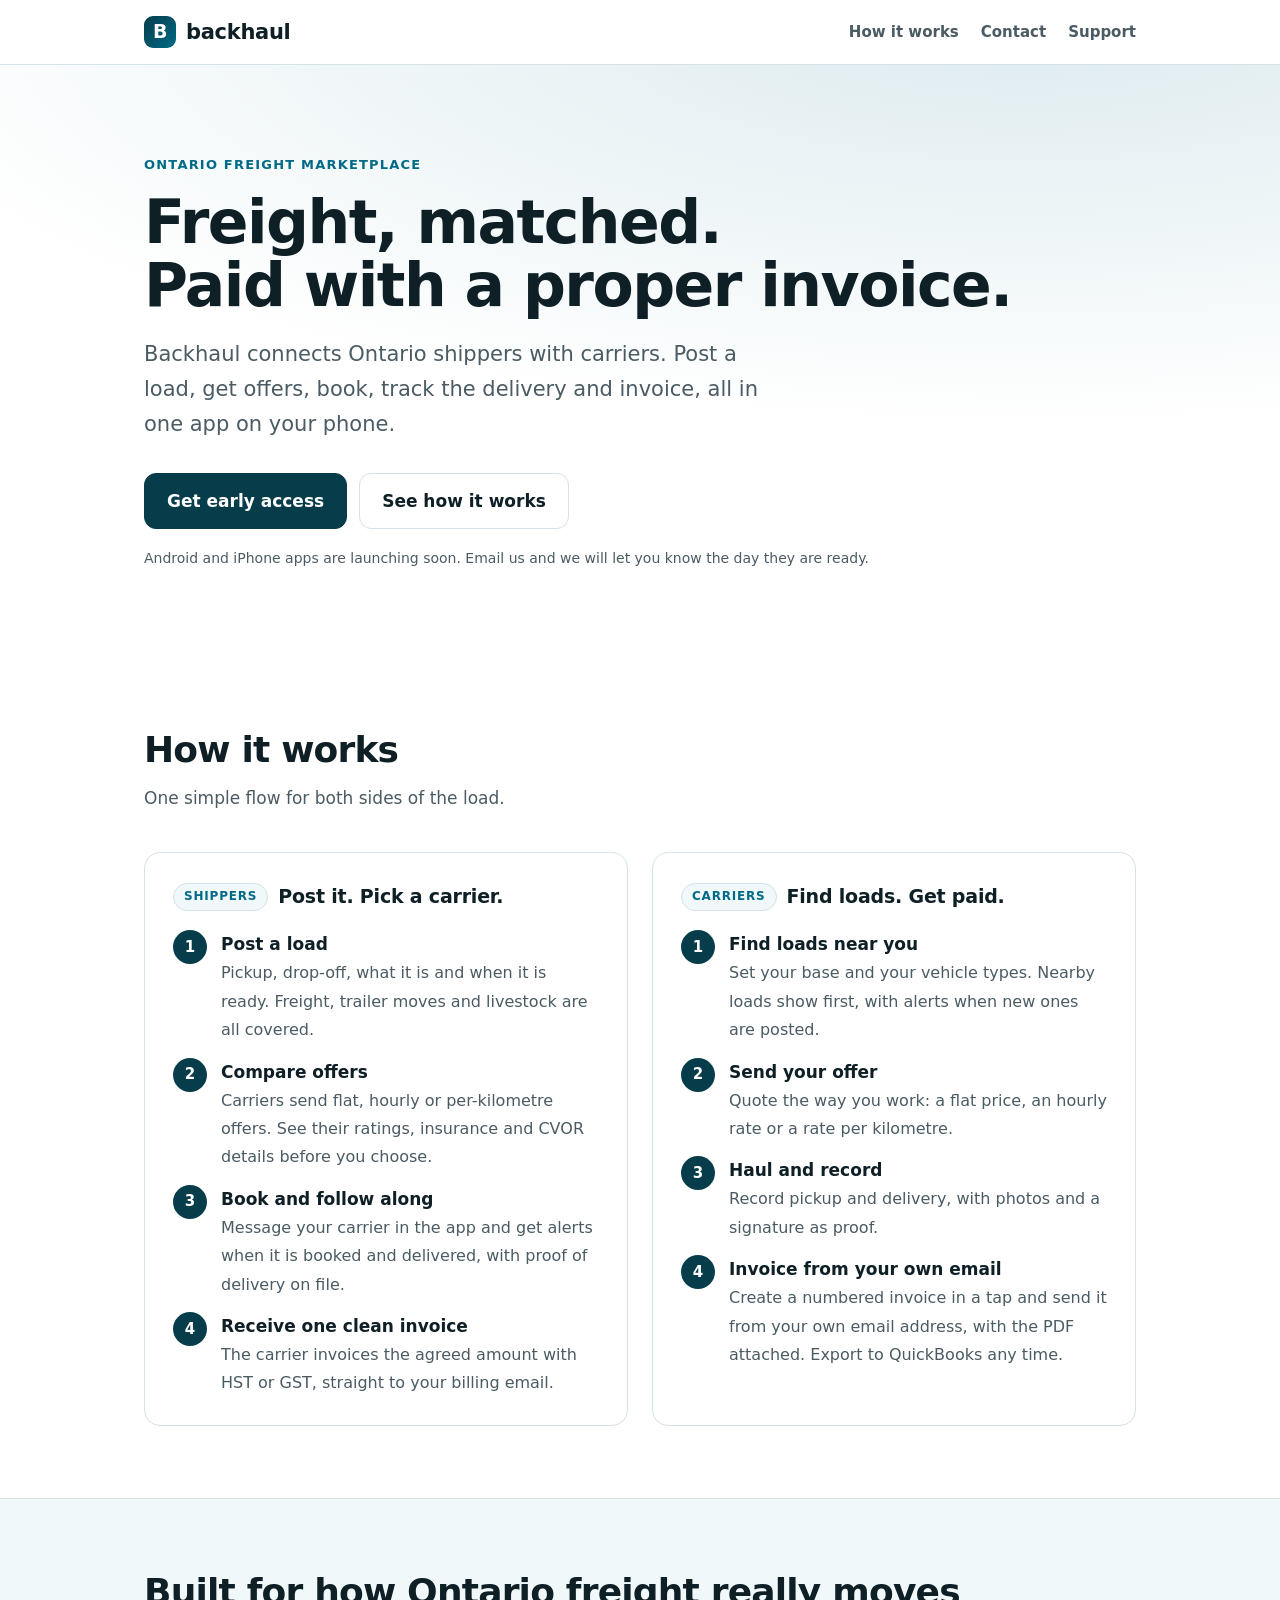
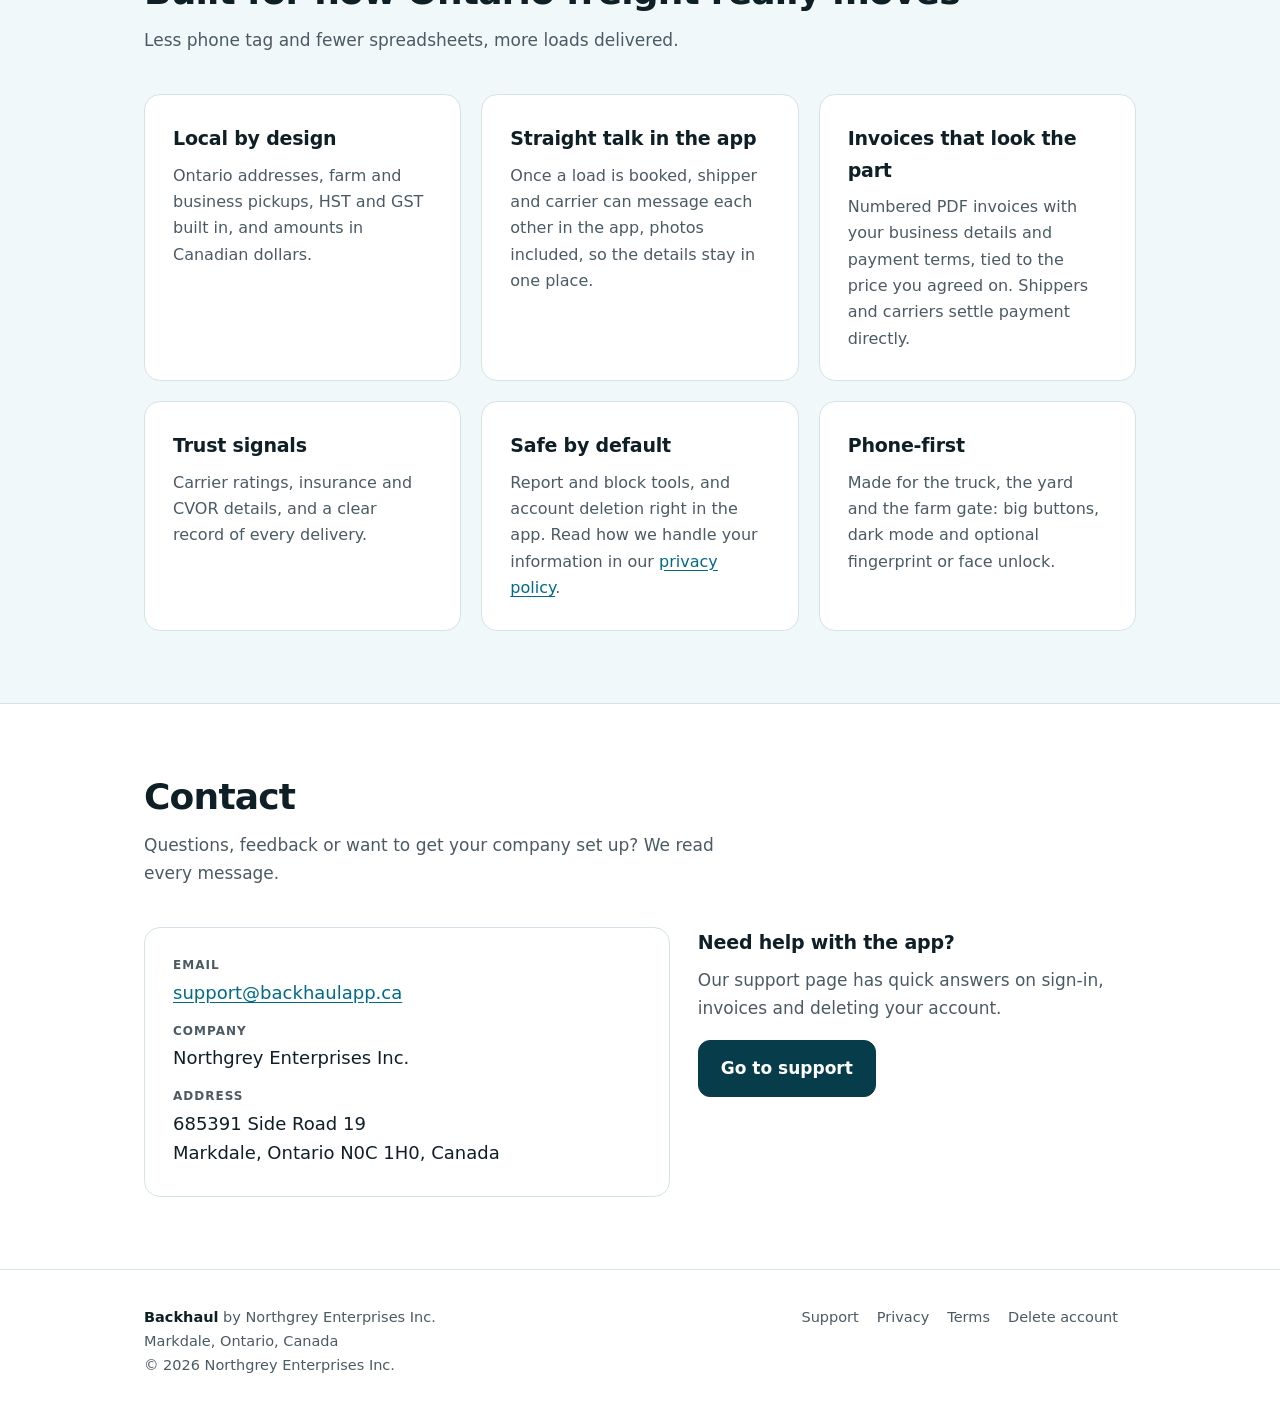
==== index.html @ 529ef266 "Add backhaulapp.ca site (home, /support, legal pages in site layout) Unpublished branch: merge to ma" ====
<!DOCTYPE html>
<html lang="en">
<head>
<meta charset="utf-8">
<meta name="viewport" content="width=device-width, initial-scale=1">
<title>Backhaul — Ontario freight, matched</title>
<meta name="description" content="Backhaul is an Ontario freight marketplace. Shippers post loads, carriers send offers, and both sides book, track and invoice in one app.">
<link rel="canonical" href="https://backhaulapp.ca/">
<meta property="og:title" content="Backhaul — Ontario freight, matched">
<meta property="og:description" content="Shippers post loads. Carriers send offers. Book, track and invoice in one app.">
<meta property="og:type" content="website">
<meta property="og:url" content="https://backhaulapp.ca/">
<meta property="og:image" content="https://backhaulapp.ca/assets/og-image.png">
<meta name="theme-color" content="#073D4B">
<link rel="icon" type="image/png" href="/assets/favicon.png">
<link rel="apple-touch-icon" href="/assets/apple-touch-icon.png">
<link rel="stylesheet" href="/assets/site.css">
</head>
<body>
<a class="skip" href="#main">Skip to content</a>
<header class="site"><div class="wrap">
  <a class="brand" href="/"><span class="mark" aria-hidden="true">B</span>backhaul</a>
  <nav class="site" aria-label="Main">
    <a class="hide-sm" href="/#how">How it works</a>
    <a class="hide-sm" href="/#contact">Contact</a>
    <a href="/support/">Support</a>
  </nav>
</div></header>

<main id="main">
<section class="hero"><div class="wrap">
  <span class="eyebrow">Ontario freight marketplace</span>
  <h1>Freight, matched.<br>Paid with a proper invoice.</h1>
  <p class="lead">Backhaul connects Ontario shippers with carriers. Post a load, get offers, book, track the delivery and invoice, all in one app on your phone.</p>
  <div class="cta">
    <a class="btn" href="mailto:support@backhaulapp.ca?subject=Backhaul%20early%20access">Get early access</a>
    <a class="btn ghost" href="#how">See how it works</a>
  </div>
  <p class="note">Android and iPhone apps are launching soon. Email us and we will let you know the day they are ready.</p>
</div></section>

<section id="how"><div class="wrap">
  <h2>How it works</h2>
  <p class="sub">One simple flow for both sides of the load.</p>
  <div class="grid2">
    <div class="card">
      <h3><span class="pill">Shippers</span> Post it. Pick a carrier.</h3>
      <ol class="steps">
        <li><div><b>Post a load</b><span>Pickup, drop-off, what it is and when it is ready. Freight, trailer moves and livestock are all covered.</span></div></li>
        <li><div><b>Compare offers</b><span>Carriers send flat, hourly or per-kilometre offers. See their ratings, insurance and CVOR details before you choose.</span></div></li>
        <li><div><b>Book and follow along</b><span>Message your carrier in the app and get alerts when it is booked and delivered, with proof of delivery on file.</span></div></li>
        <li><div><b>Receive one clean invoice</b><span>The carrier invoices the agreed amount with HST or GST, straight to your billing email.</span></div></li>
      </ol>
    </div>
    <div class="card">
      <h3><span class="pill">Carriers</span> Find loads. Get paid.</h3>
      <ol class="steps">
        <li><div><b>Find loads near you</b><span>Set your base and your vehicle types. Nearby loads show first, with alerts when new ones are posted.</span></div></li>
        <li><div><b>Send your offer</b><span>Quote the way you work: a flat price, an hourly rate or a rate per kilometre.</span></div></li>
        <li><div><b>Haul and record</b><span>Record pickup and delivery, with photos and a signature as proof.</span></div></li>
        <li><div><b>Invoice from your own email</b><span>Create a numbered invoice in a tap and send it from your own email address, with the PDF attached. Export to QuickBooks any time.</span></div></li>
      </ol>
    </div>
  </div>
</div></section>

<section class="alt"><div class="wrap">
  <h2>Built for how Ontario freight really moves</h2>
  <p class="sub">Less phone tag and fewer spreadsheets, more loads delivered.</p>
  <div class="grid3">
    <div class="card feature"><h3>Local by design</h3><p>Ontario addresses, farm and business pickups, HST and GST built in, and amounts in Canadian dollars.</p></div>
    <div class="card feature"><h3>Straight talk in the app</h3><p>Once a load is booked, shipper and carrier can message each other in the app, photos included, so the details stay in one place.</p></div>
    <div class="card feature"><h3>Invoices that look the part</h3><p>Numbered PDF invoices with your business details and payment terms, tied to the price you agreed on. Shippers and carriers settle payment directly.</p></div>
    <div class="card feature"><h3>Trust signals</h3><p>Carrier ratings, insurance and CVOR details, and a clear record of every delivery.</p></div>
    <div class="card feature"><h3>Safe by default</h3><p>Report and block tools, and account deletion right in the app. Read how we handle your information in our <a href="/privacy-policy.html">privacy policy</a>.</p></div>
    <div class="card feature"><h3>Phone-first</h3><p>Made for the truck, the yard and the farm gate: big buttons, dark mode and optional fingerprint or face unlock.</p></div>
  </div>
</div></section>

<section id="contact"><div class="wrap">
  <h2>Contact</h2>
  <p class="sub">Questions, feedback or want to get your company set up? We read every message.</p>
  <div class="contact">
    <div class="card">
      <dl class="facts">
        <div><dt>Email</dt><dd><a href="mailto:support@backhaulapp.ca">support@backhaulapp.ca</a></dd></div>
        <div><dt>Company</dt><dd>Northgrey Enterprises Inc.</dd></div>
        <div><dt>Address</dt><dd>685391 Side Road 19<br>Markdale, Ontario N0C 1H0, Canada</dd></div>
      </dl>
    </div>
    <div>
      <h3>Need help with the app?</h3>
      <p style="color:var(--muted);margin:0 0 18px">Our support page has quick answers on sign-in, invoices and deleting your account.</p>
      <a class="btn" href="/support/">Go to support</a>
    </div>
  </div>
</div></section>
</main>

<footer class="site"><div class="wrap">
  <div>
    <strong style="color:var(--ink)">Backhaul</strong> by Northgrey Enterprises Inc.<br>
    Markdale, Ontario, Canada<br>© 2026 Northgrey Enterprises Inc.
  </div>
  <div>
    <a href="/support/">Support</a><a href="/privacy-policy.html">Privacy</a><a href="/terms.html">Terms</a><a href="/delete-account.html">Delete account</a>
  </div>
</div></footer>
</body>
</html>
---- assets/site.css ----
:root{
  --teal:#006A87; --teal-deep:#073D4B; --accent:#0B8FB5;
  --ink:#0E1F26; --muted:#4A5B63; --line:#D5E2E7; --tint:#F0F8FA; --bg:#FFFFFF; --card:#FFFFFF;
  --radius:16px; --max:1040px;
}
@media (prefers-color-scheme:dark){
  :root{--ink:#E8F1F4; --muted:#AFC2CA; --line:#243942; --tint:#0F252D; --bg:#0B1519; --card:#10222A; --teal:#4FC3E0; --accent:#4FC3E0;}
}
*{box-sizing:border-box}
html{scroll-behavior:smooth}
body{margin:0;background:var(--bg);color:var(--ink);font:17px/1.65 system-ui,-apple-system,"Segoe UI",Roboto,Helvetica,Arial,sans-serif;-webkit-font-smoothing:antialiased}
a{color:var(--teal);text-underline-offset:3px}
a:hover{color:var(--accent)}
.wrap{max-width:var(--max);margin:0 auto;padding:0 24px}
.skip{position:absolute;left:-999px}.skip:focus{left:16px;top:16px;background:var(--card);padding:8px 12px;border-radius:8px;z-index:10}

/* header */
header.site{position:sticky;top:0;z-index:5;background:color-mix(in srgb,var(--bg) 88%,transparent);backdrop-filter:blur(10px);border-bottom:1px solid var(--line)}
header.site .wrap{display:flex;align-items:center;justify-content:space-between;height:64px}
.brand{display:flex;align-items:center;gap:10px;text-decoration:none;color:var(--ink);font-weight:800;font-size:21px;letter-spacing:-.3px}
.mark{width:32px;height:32px;border-radius:9px;background:linear-gradient(135deg,var(--teal-deep),#006A87);color:#fff;display:grid;place-items:center;font-weight:800;font-size:19px;line-height:1}
nav.site{display:flex;gap:22px;align-items:center;font-size:15px}
nav.site a{color:var(--muted);text-decoration:none;font-weight:600}
nav.site a:hover,nav.site a[aria-current]{color:var(--ink)}
.btn{display:inline-block;background:var(--teal-deep);color:#fff !important;text-decoration:none;font-weight:700;padding:13px 22px;border-radius:12px;border:1.5px solid var(--teal-deep)}
.btn:hover{background:#0A5266}
.btn.ghost{background:transparent;color:var(--ink) !important;border-color:var(--line)}
.btn.ghost:hover{border-color:var(--teal)}
@media (prefers-color-scheme:dark){.btn{background:#0B7A99;border-color:#0B7A99}.btn:hover{background:#0E8DB1}}
@media (max-width:640px){nav.site a.hide-sm{display:none}nav.site{gap:16px}}

/* hero */
.hero{padding:84px 0 72px;background:radial-gradient(1200px 420px at 80% -10%,color-mix(in srgb,var(--teal) 14%,transparent),transparent),var(--bg)}
.eyebrow{display:inline-block;font-size:13px;font-weight:800;letter-spacing:1.2px;text-transform:uppercase;color:var(--teal);margin-bottom:16px}
h1{font-size:clamp(36px,6vw,60px);line-height:1.05;letter-spacing:-1.5px;margin:0 0 20px;font-weight:800}
.lead{font-size:clamp(18px,2.2vw,21px);color:var(--muted);max-width:640px;margin:0 0 32px}
.cta{display:flex;flex-wrap:wrap;gap:12px;align-items:center}
.note{margin-top:18px;font-size:14px;color:var(--muted)}

/* sections */
section{padding:72px 0}
section.alt{background:var(--tint);border-top:1px solid var(--line);border-bottom:1px solid var(--line)}
h2{font-size:clamp(26px,3.6vw,36px);letter-spacing:-.8px;line-height:1.15;margin:0 0 14px;font-weight:800}
h3{font-size:19px;margin:0 0 8px;letter-spacing:-.2px}
.sub{color:var(--muted);max-width:620px;margin:0 0 40px}
.grid2{display:grid;grid-template-columns:1fr 1fr;gap:24px}
.grid3{display:grid;grid-template-columns:repeat(3,1fr);gap:20px}
@media (max-width:820px){.grid2,.grid3{grid-template-columns:1fr}}
.card{background:var(--card);border:1px solid var(--line);border-radius:var(--radius);padding:28px}
.card h3{display:flex;align-items:center;gap:10px}
.pill{font-size:12px;font-weight:800;letter-spacing:.8px;text-transform:uppercase;color:var(--teal);background:var(--tint);border:1px solid var(--line);border-radius:999px;padding:3px 10px}
ol.steps{list-style:none;counter-reset:s;margin:18px 0 0;padding:0;display:grid;gap:14px}
ol.steps li{counter-increment:s;display:grid;grid-template-columns:34px 1fr;gap:14px;align-items:start}
ol.steps li::before{content:counter(s);width:34px;height:34px;border-radius:50%;background:var(--teal-deep);color:#fff;font-weight:800;display:grid;place-items:center;font-size:15px}
@media (prefers-color-scheme:dark){ol.steps li::before{background:#0B7A99}}
ol.steps b{display:block}
ol.steps span{color:var(--muted);font-size:16px}
.feature p{margin:0;color:var(--muted);font-size:16px}

/* contact + support */
.contact{display:grid;grid-template-columns:1.2fr 1fr;gap:28px;align-items:start}
@media (max-width:820px){.contact{grid-template-columns:1fr}}
dl.facts{margin:0;display:grid;gap:14px}
dl.facts dt{font-size:12px;font-weight:800;letter-spacing:1px;text-transform:uppercase;color:var(--muted)}
dl.facts dd{margin:2px 0 0;font-size:18px}
details{border:1px solid var(--line);border-radius:12px;padding:16px 20px;background:var(--card);margin-bottom:12px}
details summary{cursor:pointer;font-weight:700;font-size:17px}
details[open] summary{margin-bottom:8px}
details p{margin:8px 0 0;color:var(--muted)}
.page-head{padding:64px 0 28px}
.page-head h1{font-size:clamp(32px,5vw,46px)}

/* legal pages */
.legal{max-width:760px;padding:56px 24px 72px}
.legal h1{font-size:clamp(30px,4.5vw,40px);letter-spacing:-1px}
.legal h2{font-size:1.2rem;margin-top:2rem;letter-spacing:0}
.legal p,.legal li{font-size:16.5px}

footer.site{border-top:1px solid var(--line);padding:36px 0 48px;font-size:14.5px;color:var(--muted)}
footer.site .wrap{display:flex;flex-wrap:wrap;gap:16px 32px;justify-content:space-between;align-items:flex-start}
footer.site a{color:var(--muted);text-decoration:none;margin-right:18px;display:inline-block}
footer.site a:hover{color:var(--ink);text-decoration:underline}
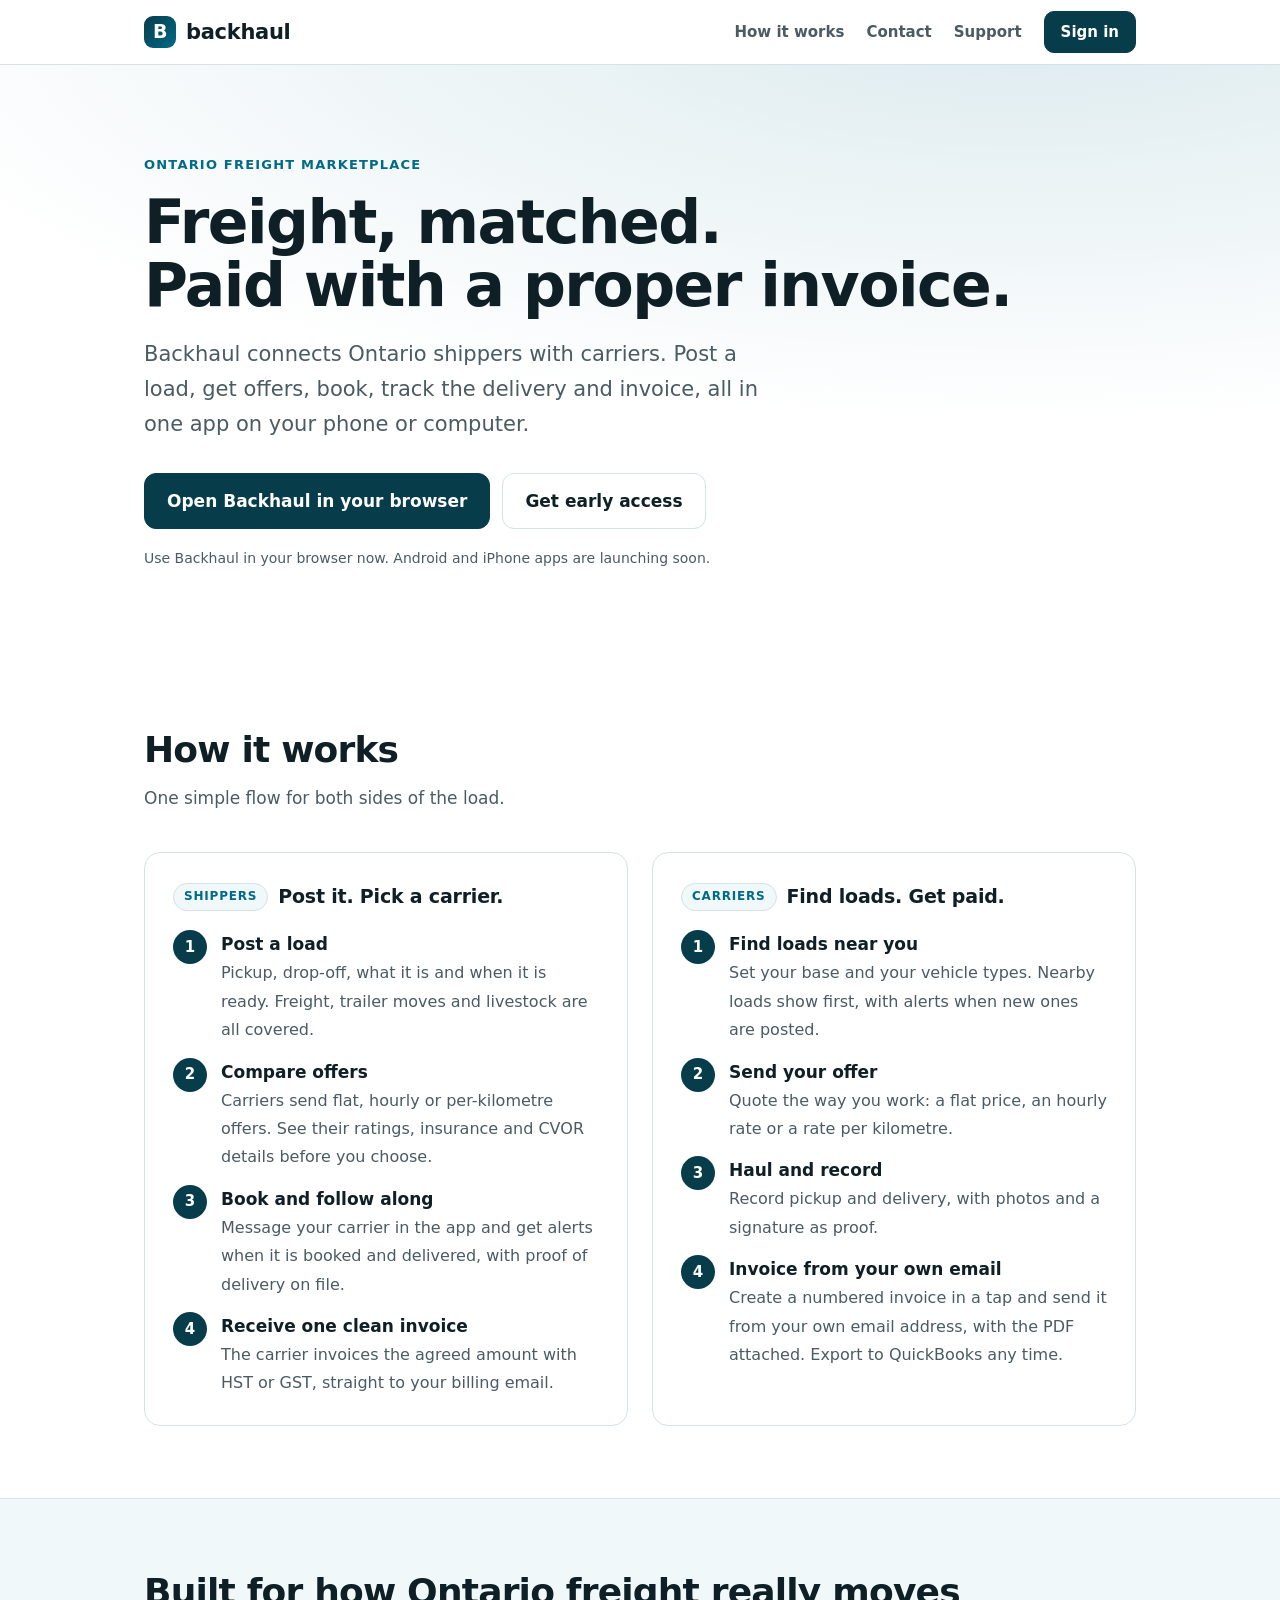
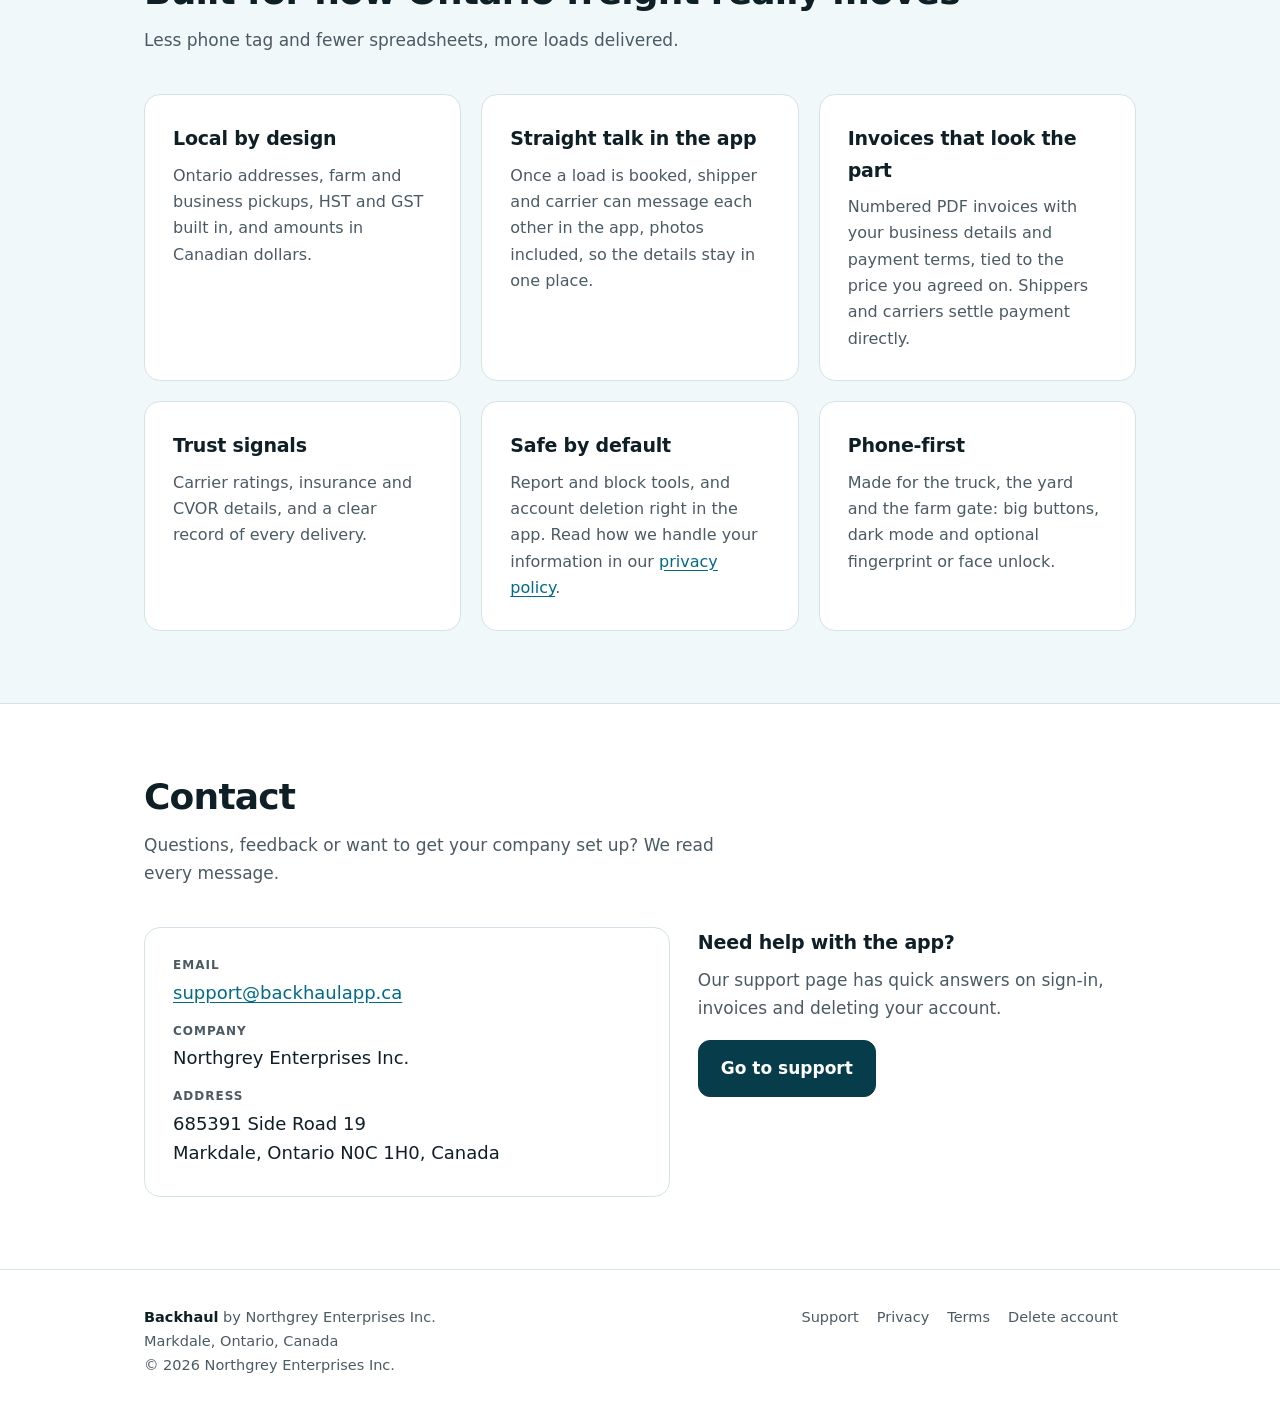
==== commit 7e523608: "Sign in link and 'Open Backhaul in your browser' button (unpublished; merge to main on Levi's word) " ====
--- a/index.html
+++ b/index.html
@@ -23,7 +23,7 @@
   <nav class="site" aria-label="Main">
     <a class="hide-sm" href="/#how">How it works</a>
     <a class="hide-sm" href="/#contact">Contact</a>
-    <a href="/support/">Support</a>
+    <a href="/support/">Support</a><a class="btn nav-signin" href="/app/">Sign in</a>
   </nav>
 </div></header>
 
@@ -31,12 +31,12 @@
 <section class="hero"><div class="wrap">
   <span class="eyebrow">Ontario freight marketplace</span>
   <h1>Freight, matched.<br>Paid with a proper invoice.</h1>
-  <p class="lead">Backhaul connects Ontario shippers with carriers. Post a load, get offers, book, track the delivery and invoice, all in one app on your phone.</p>
+  <p class="lead">Backhaul connects Ontario shippers with carriers. Post a load, get offers, book, track the delivery and invoice, all in one app on your phone or computer.</p>
   <div class="cta">
-    <a class="btn" href="mailto:support@backhaulapp.ca?subject=Backhaul%20early%20access">Get early access</a>
-    <a class="btn ghost" href="#how">See how it works</a>
+    <a class="btn" href="/app/">Open Backhaul in your browser</a>
+    <a class="btn ghost" href="mailto:support@backhaulapp.ca?subject=Backhaul%20early%20access">Get early access</a>
   </div>
-  <p class="note">Android and iPhone apps are launching soon. Email us and we will let you know the day they are ready.</p>
+  <p class="note">Use Backhaul in your browser now. Android and iPhone apps are launching soon.</p>
 </div></section>
 
 <section id="how"><div class="wrap">
--- a/assets/site.css
+++ b/assets/site.css
@@ -80,3 +80,5 @@
 footer.site .wrap{display:flex;flex-wrap:wrap;gap:16px 32px;justify-content:space-between;align-items:flex-start}
 footer.site a{color:var(--muted);text-decoration:none;margin-right:18px;display:inline-block}
 footer.site a:hover{color:var(--ink);text-decoration:underline}
+
+nav.site a.nav-signin{color:#fff;padding:8px 16px;border-radius:10px;font-size:15px}
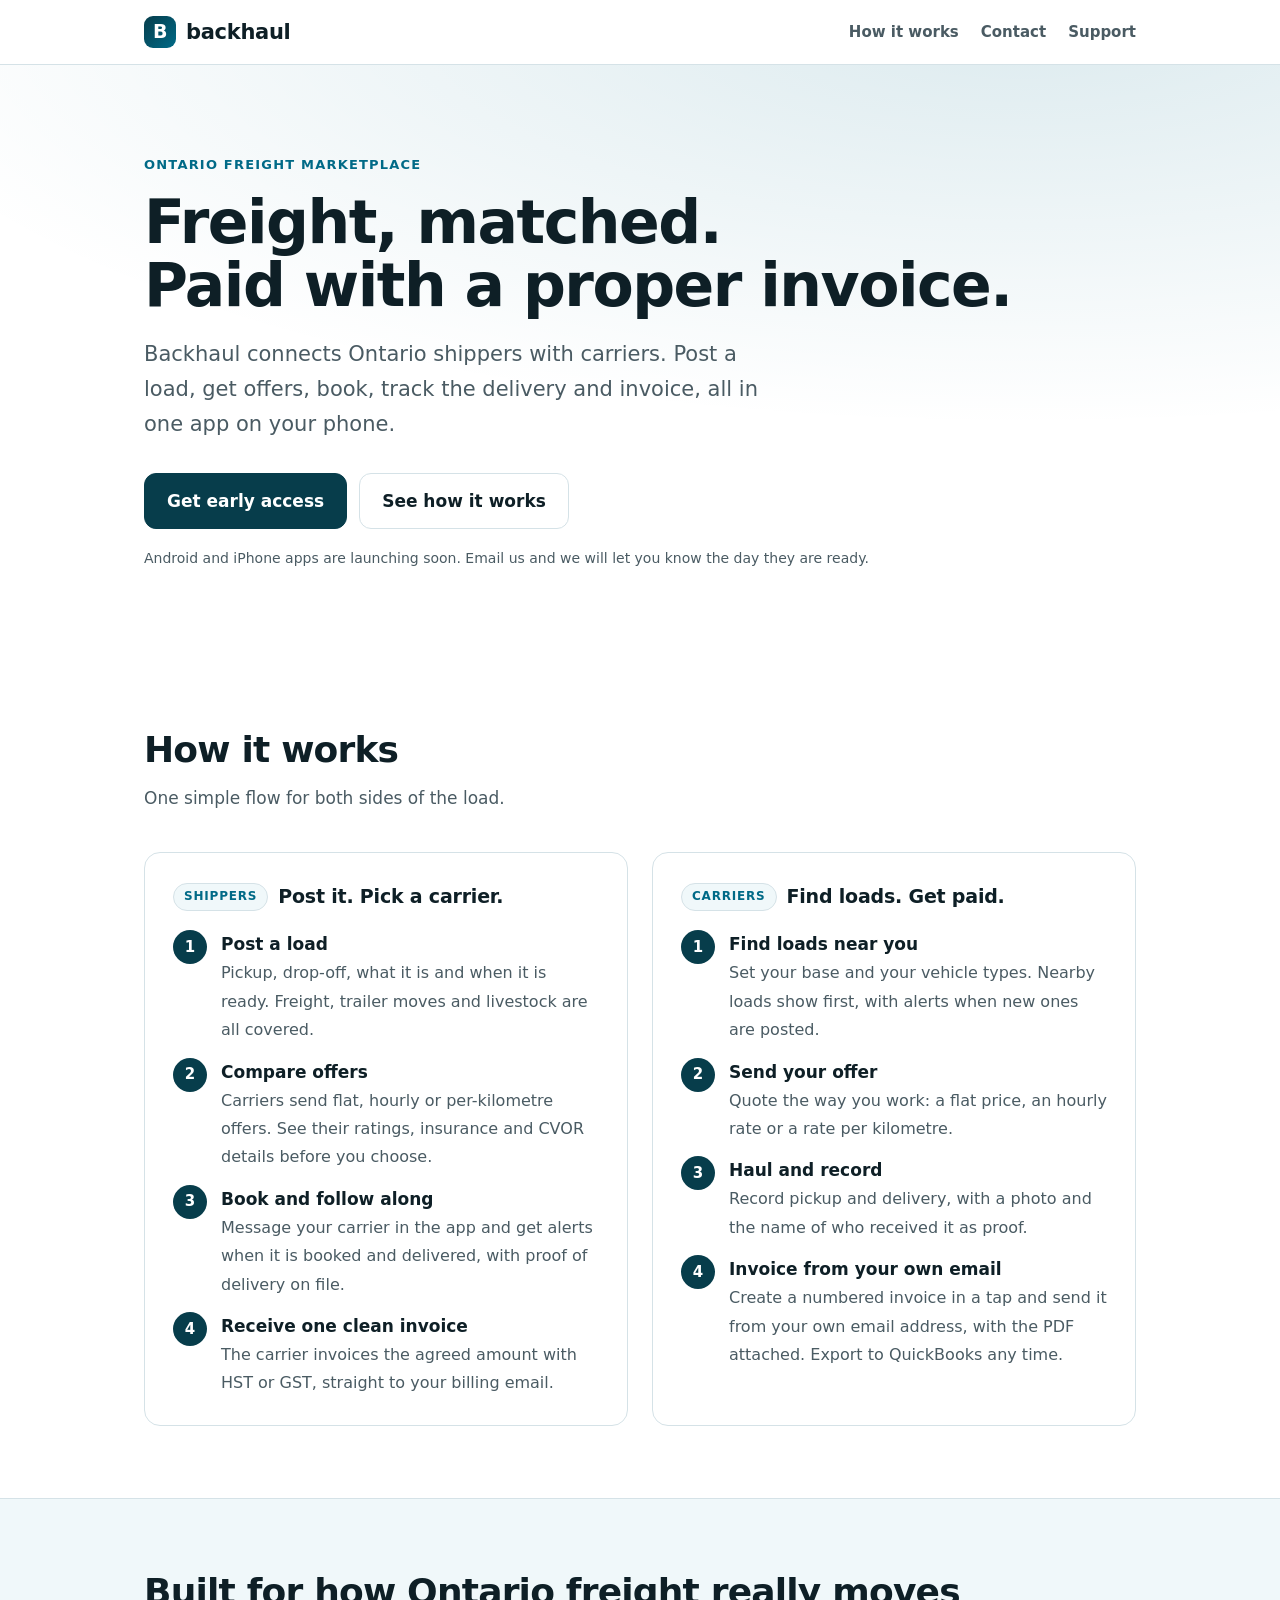
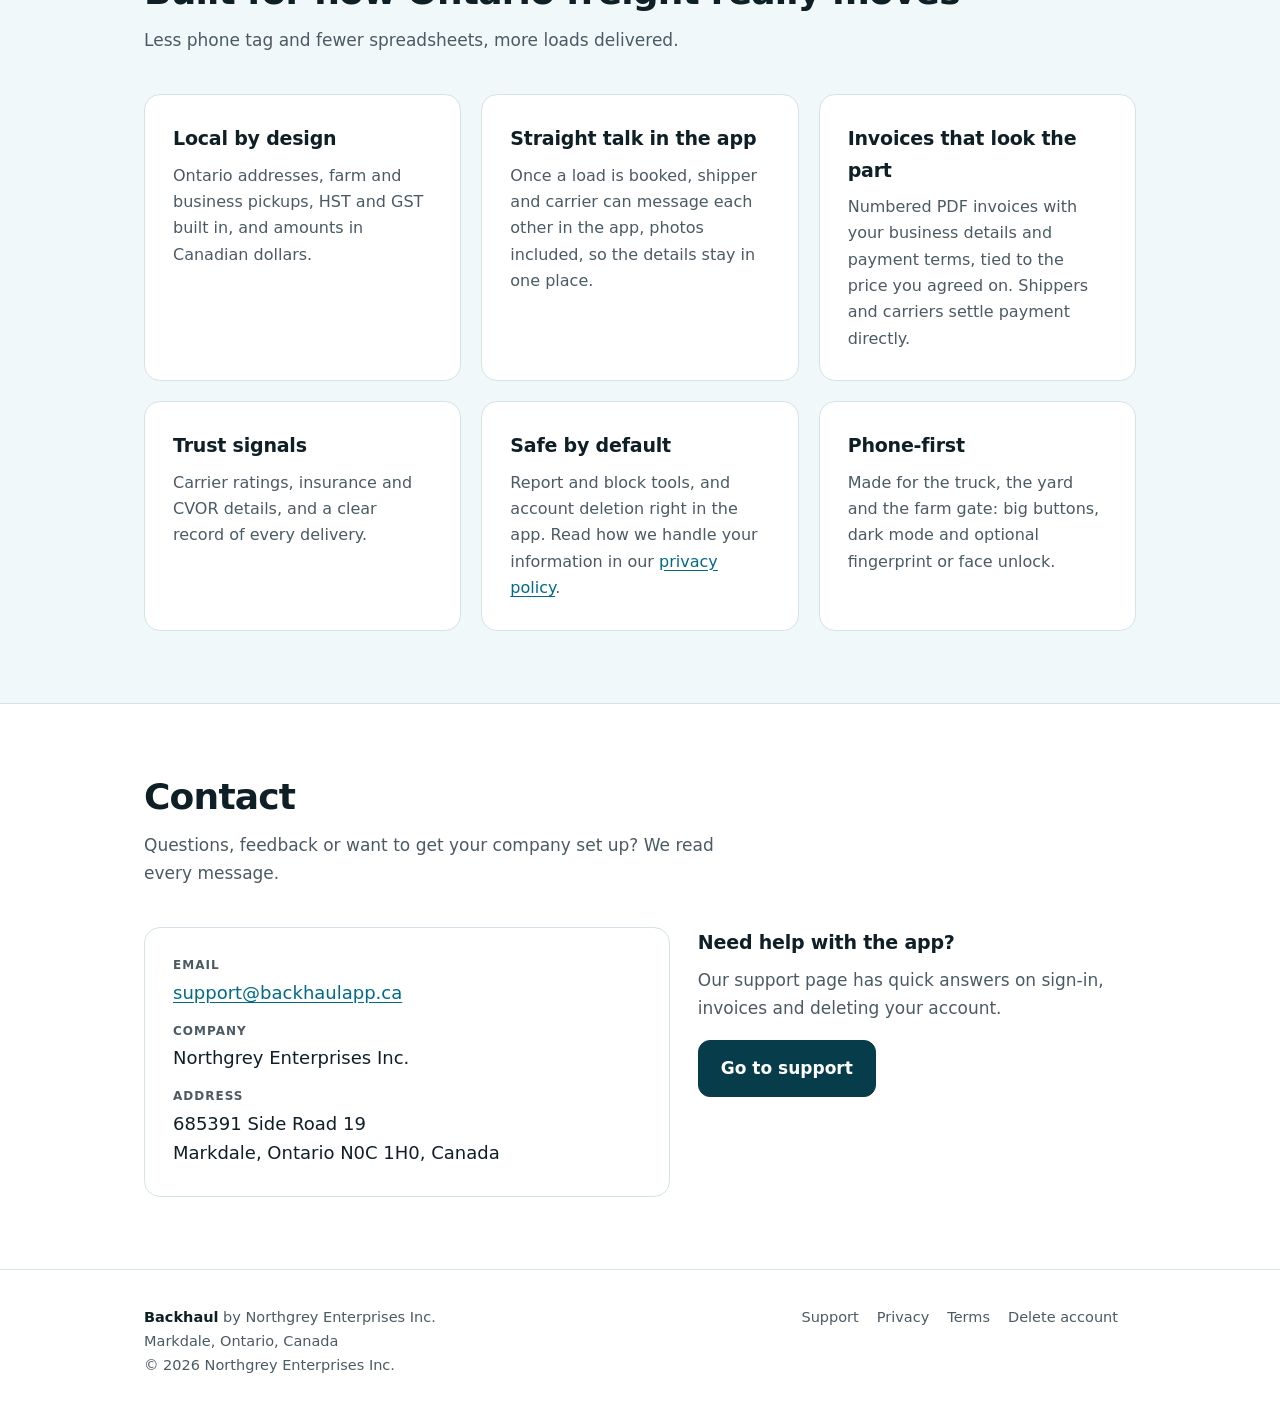
==== commit ff259283: "Home: describe delivery proof accurately (photo and recipient name) Co-Authored-By: Claude Opus 5.5 " ====
--- a/index.html
+++ b/index.html
@@ -23,7 +23,7 @@
   <nav class="site" aria-label="Main">
     <a class="hide-sm" href="/#how">How it works</a>
     <a class="hide-sm" href="/#contact">Contact</a>
-    <a href="/support/">Support</a><a class="btn nav-signin" href="/app/">Sign in</a>
+    <a href="/support/">Support</a>
   </nav>
 </div></header>
 
@@ -31,12 +31,12 @@
 <section class="hero"><div class="wrap">
   <span class="eyebrow">Ontario freight marketplace</span>
   <h1>Freight, matched.<br>Paid with a proper invoice.</h1>
-  <p class="lead">Backhaul connects Ontario shippers with carriers. Post a load, get offers, book, track the delivery and invoice, all in one app on your phone or computer.</p>
+  <p class="lead">Backhaul connects Ontario shippers with carriers. Post a load, get offers, book, track the delivery and invoice, all in one app on your phone.</p>
   <div class="cta">
-    <a class="btn" href="/app/">Open Backhaul in your browser</a>
-    <a class="btn ghost" href="mailto:support@backhaulapp.ca?subject=Backhaul%20early%20access">Get early access</a>
+    <a class="btn" href="mailto:support@backhaulapp.ca?subject=Backhaul%20early%20access">Get early access</a>
+    <a class="btn ghost" href="#how">See how it works</a>
   </div>
-  <p class="note">Use Backhaul in your browser now. Android and iPhone apps are launching soon.</p>
+  <p class="note">Android and iPhone apps are launching soon. Email us and we will let you know the day they are ready.</p>
 </div></section>
 
 <section id="how"><div class="wrap">
@@ -57,7 +57,7 @@
       <ol class="steps">
         <li><div><b>Find loads near you</b><span>Set your base and your vehicle types. Nearby loads show first, with alerts when new ones are posted.</span></div></li>
         <li><div><b>Send your offer</b><span>Quote the way you work: a flat price, an hourly rate or a rate per kilometre.</span></div></li>
-        <li><div><b>Haul and record</b><span>Record pickup and delivery, with photos and a signature as proof.</span></div></li>
+        <li><div><b>Haul and record</b><span>Record pickup and delivery, with a photo and the name of who received it as proof.</span></div></li>
         <li><div><b>Invoice from your own email</b><span>Create a numbered invoice in a tap and send it from your own email address, with the PDF attached. Export to QuickBooks any time.</span></div></li>
       </ol>
     </div>
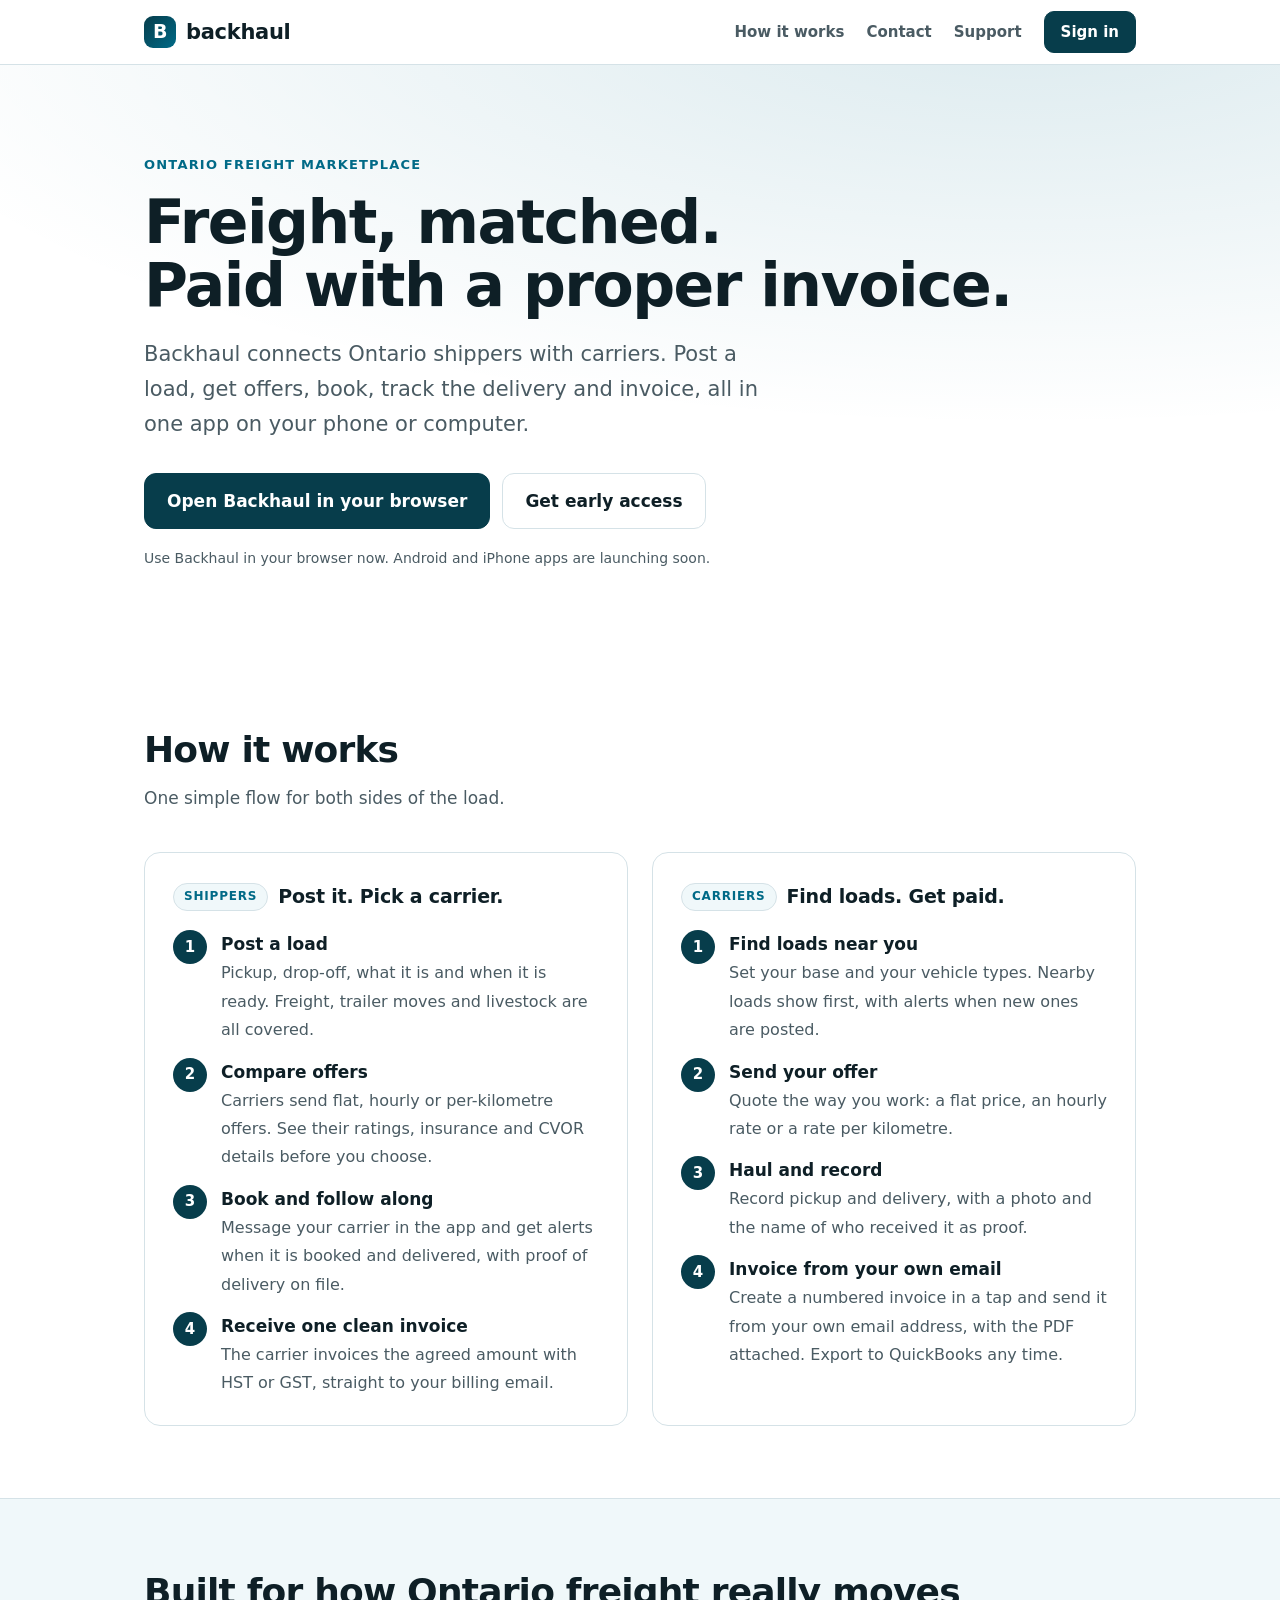
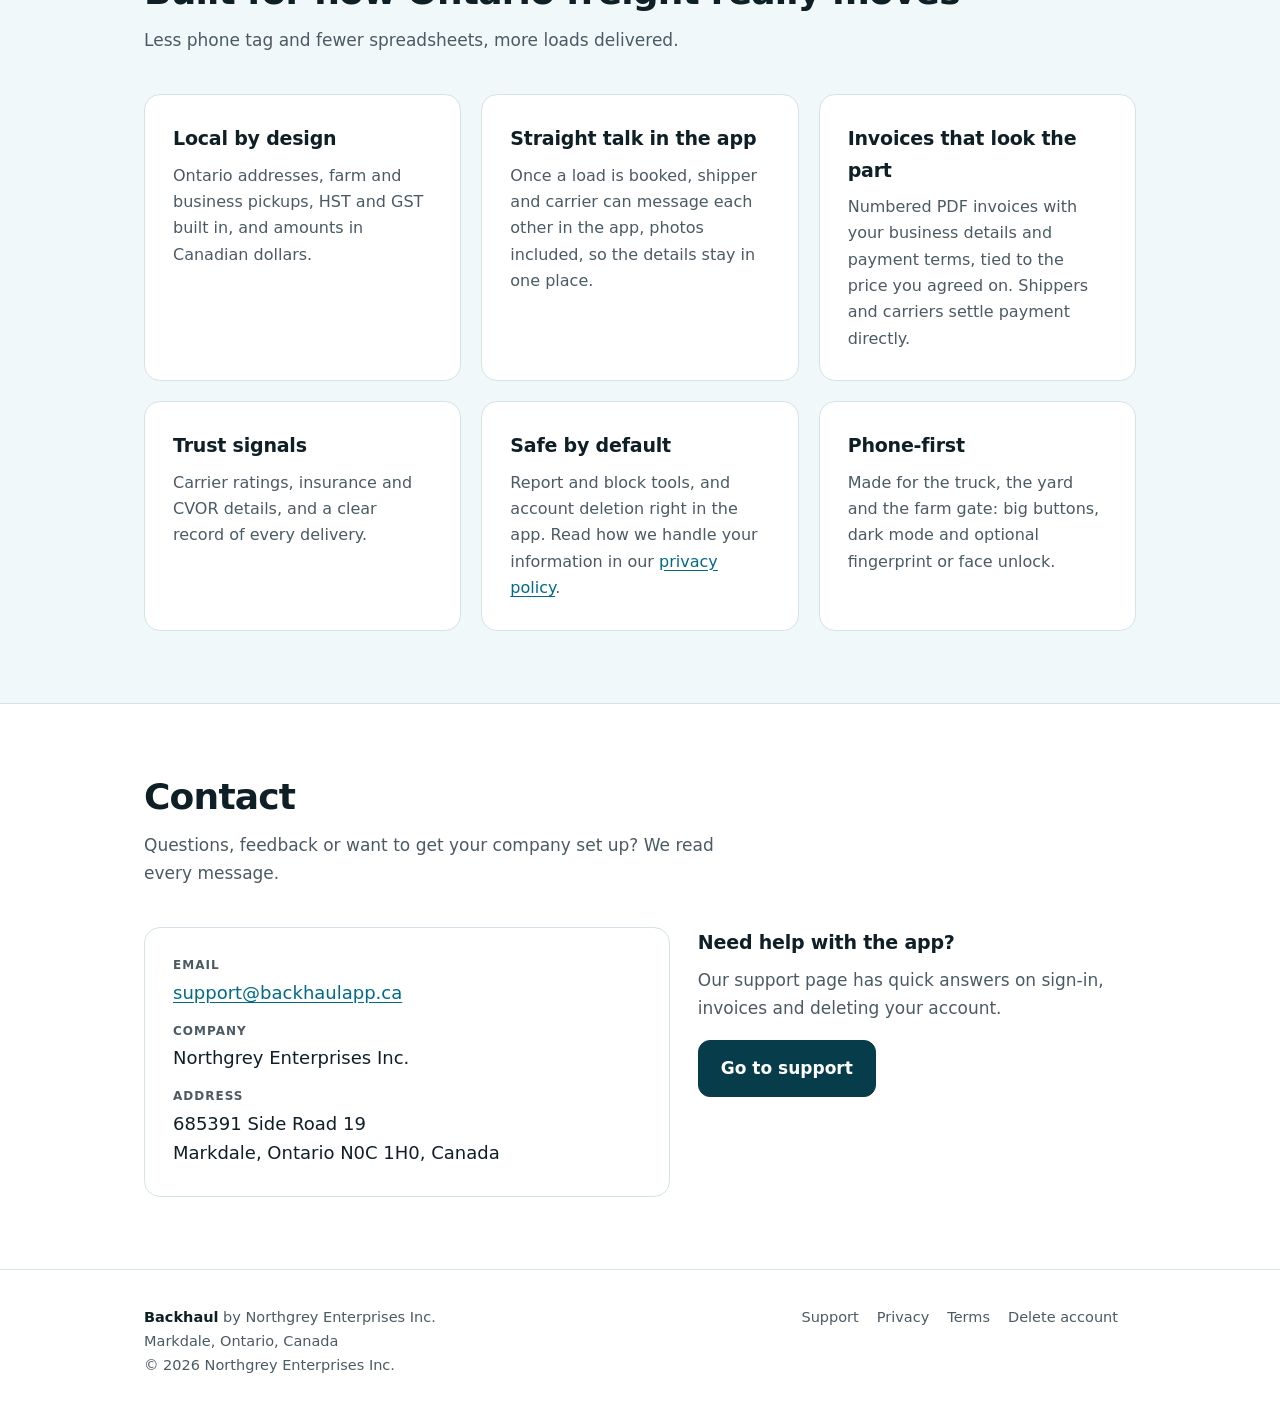
==== commit f45b0690: "Merge branch 'main' into signin-link" ====
--- a/index.html
+++ b/index.html
@@ -23,7 +23,7 @@
   <nav class="site" aria-label="Main">
     <a class="hide-sm" href="/#how">How it works</a>
     <a class="hide-sm" href="/#contact">Contact</a>
-    <a href="/support/">Support</a>
+    <a href="/support/">Support</a><a class="btn nav-signin" href="/app/">Sign in</a>
   </nav>
 </div></header>
 
@@ -31,12 +31,12 @@
 <section class="hero"><div class="wrap">
   <span class="eyebrow">Ontario freight marketplace</span>
   <h1>Freight, matched.<br>Paid with a proper invoice.</h1>
-  <p class="lead">Backhaul connects Ontario shippers with carriers. Post a load, get offers, book, track the delivery and invoice, all in one app on your phone.</p>
+  <p class="lead">Backhaul connects Ontario shippers with carriers. Post a load, get offers, book, track the delivery and invoice, all in one app on your phone or computer.</p>
   <div class="cta">
-    <a class="btn" href="mailto:support@backhaulapp.ca?subject=Backhaul%20early%20access">Get early access</a>
-    <a class="btn ghost" href="#how">See how it works</a>
+    <a class="btn" href="/app/">Open Backhaul in your browser</a>
+    <a class="btn ghost" href="mailto:support@backhaulapp.ca?subject=Backhaul%20early%20access">Get early access</a>
   </div>
-  <p class="note">Android and iPhone apps are launching soon. Email us and we will let you know the day they are ready.</p>
+  <p class="note">Use Backhaul in your browser now. Android and iPhone apps are launching soon.</p>
 </div></section>
 
 <section id="how"><div class="wrap">
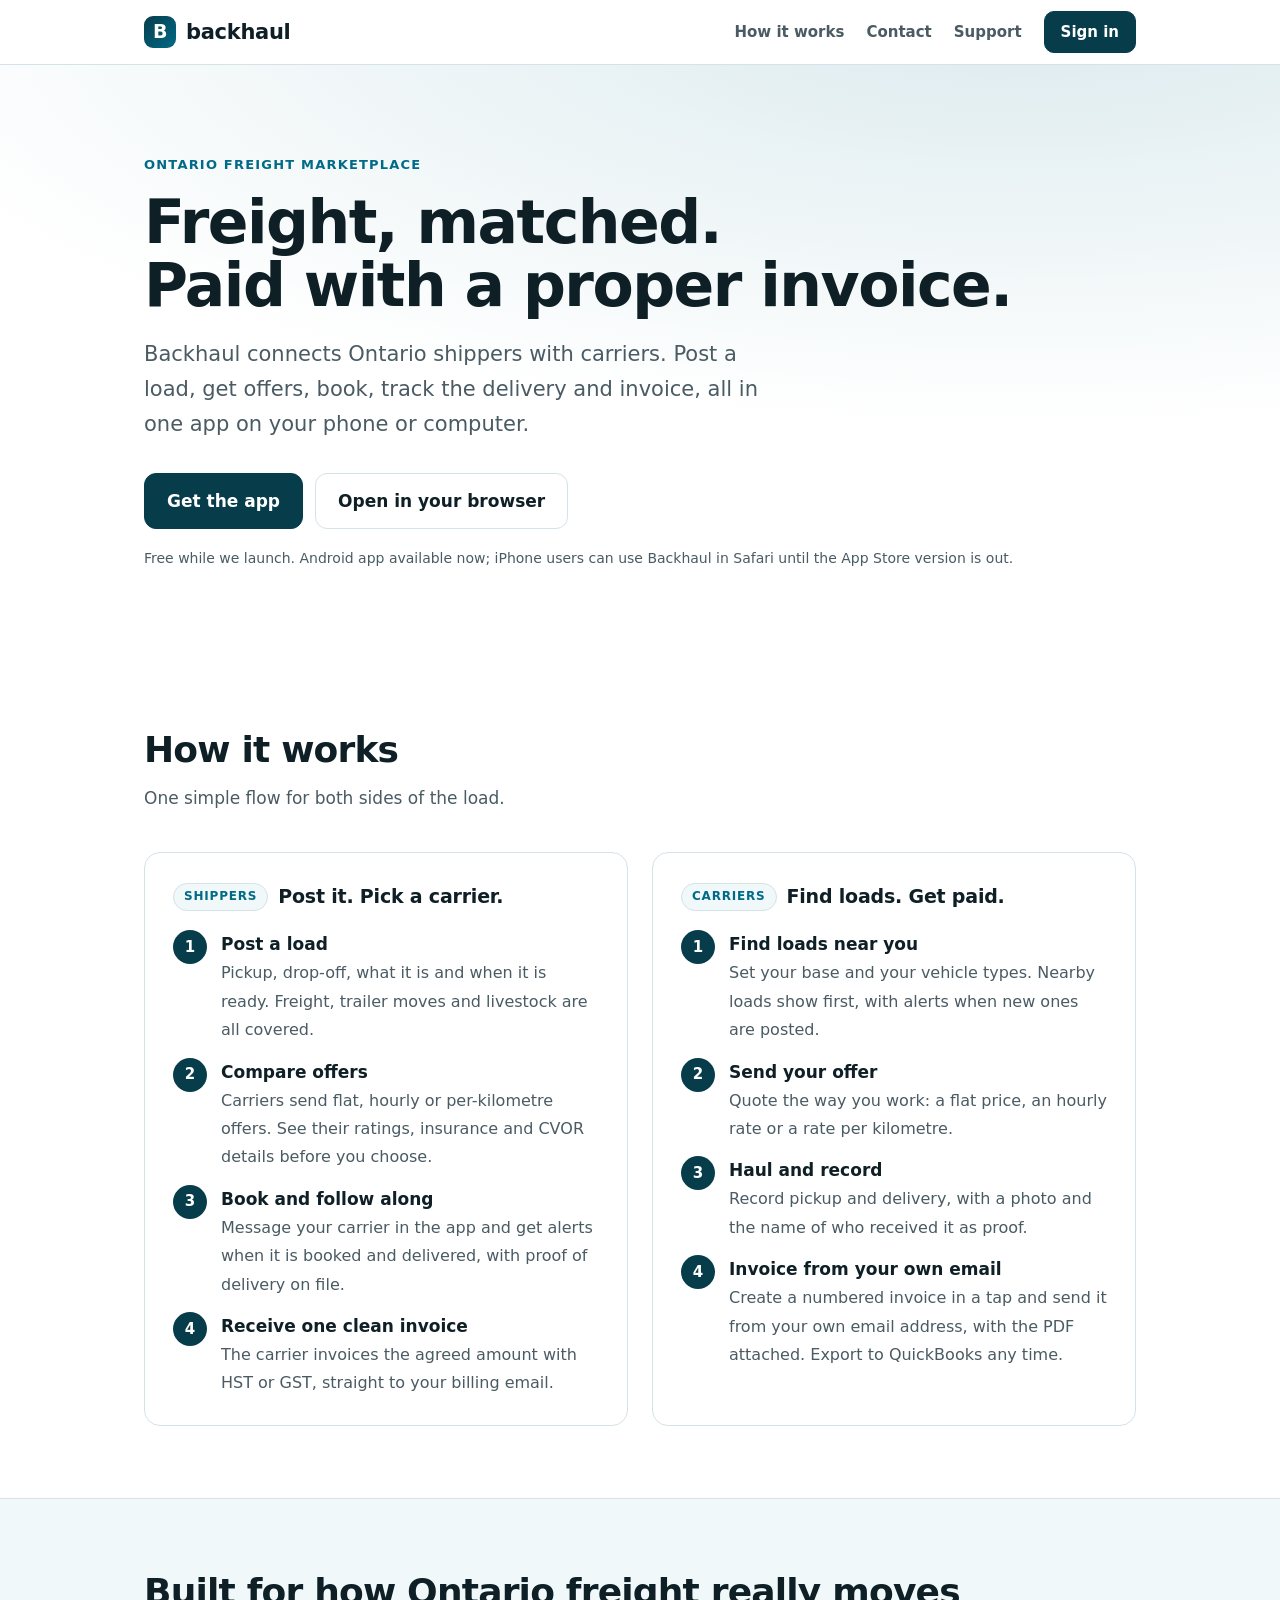
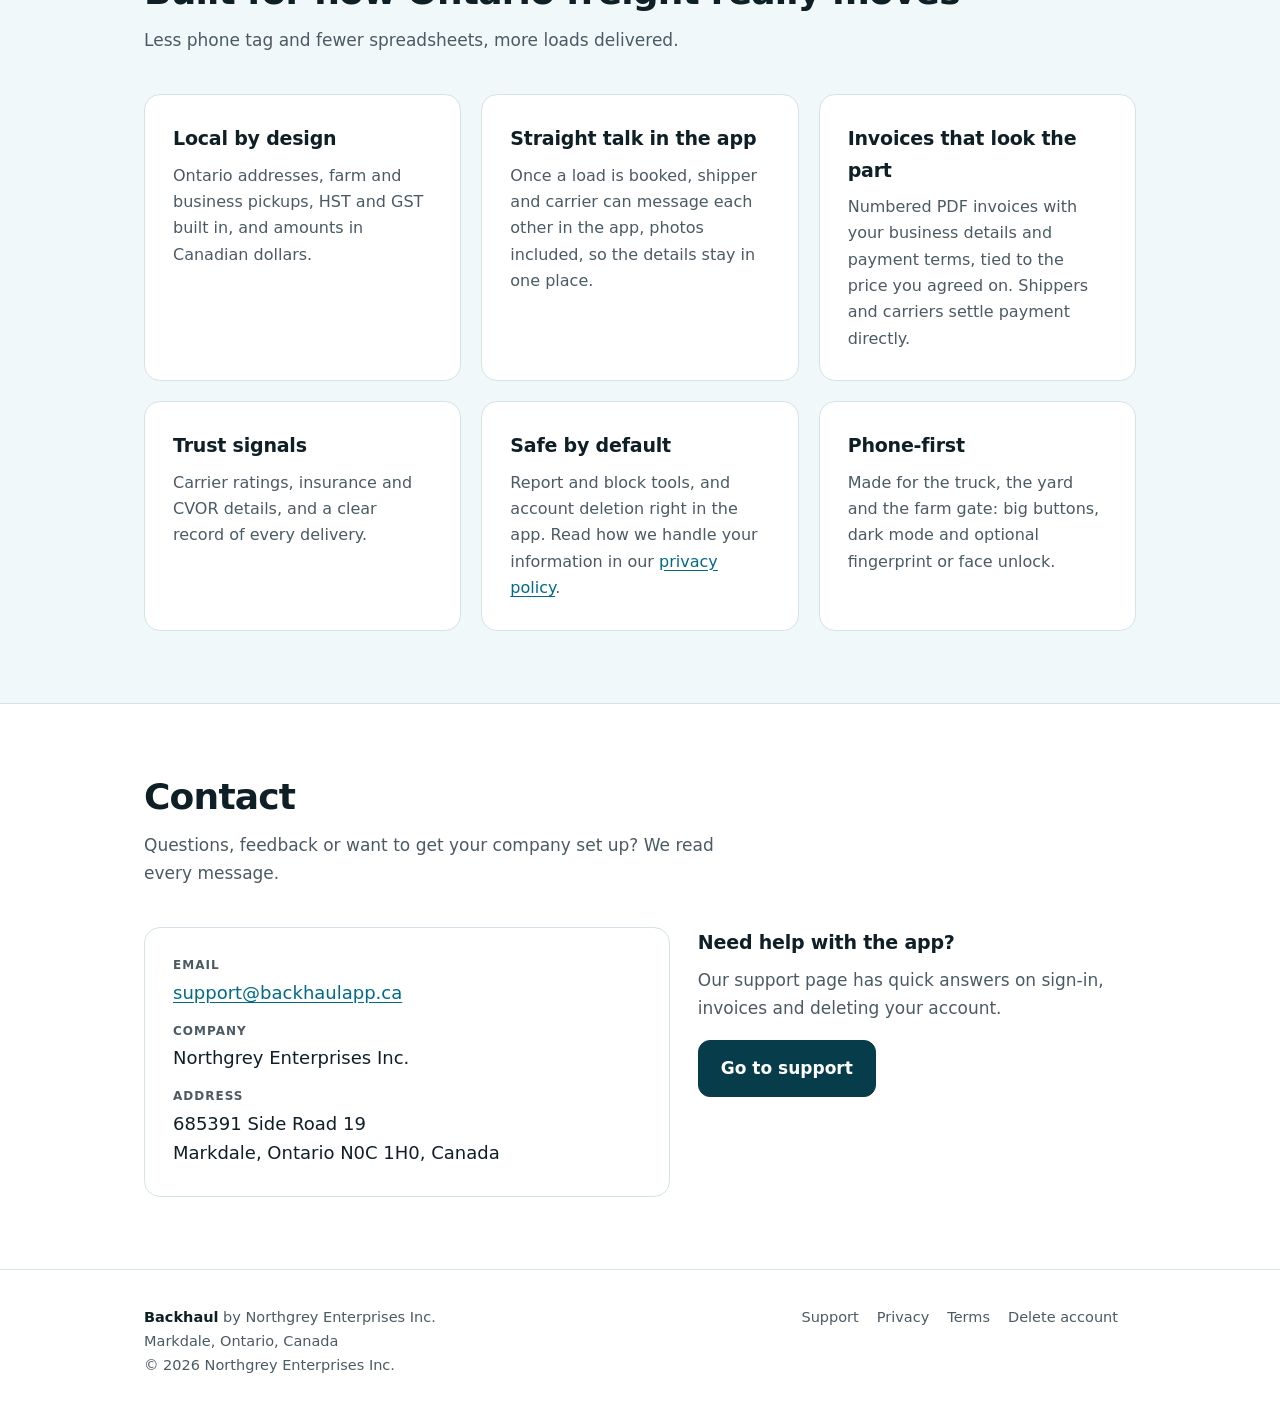
==== commit 0714bbc9: "Download page, Get the app button, install FAQ Co-Authored-By: Claude Opus 5.5 <noreply@anthropic.co" ====
--- a/index.html
+++ b/index.html
@@ -33,10 +33,10 @@
   <h1>Freight, matched.<br>Paid with a proper invoice.</h1>
   <p class="lead">Backhaul connects Ontario shippers with carriers. Post a load, get offers, book, track the delivery and invoice, all in one app on your phone or computer.</p>
   <div class="cta">
-    <a class="btn" href="/app/">Open Backhaul in your browser</a>
-    <a class="btn ghost" href="mailto:support@backhaulapp.ca?subject=Backhaul%20early%20access">Get early access</a>
+    <a class="btn" href="/download/">Get the app</a>
+    <a class="btn ghost" href="/app/">Open in your browser</a>
   </div>
-  <p class="note">Use Backhaul in your browser now. Android and iPhone apps are launching soon.</p>
+  <p class="note">Free while we launch. Android app available now; iPhone users can use Backhaul in Safari until the App Store version is out.</p>
 </div></section>
 
 <section id="how"><div class="wrap">
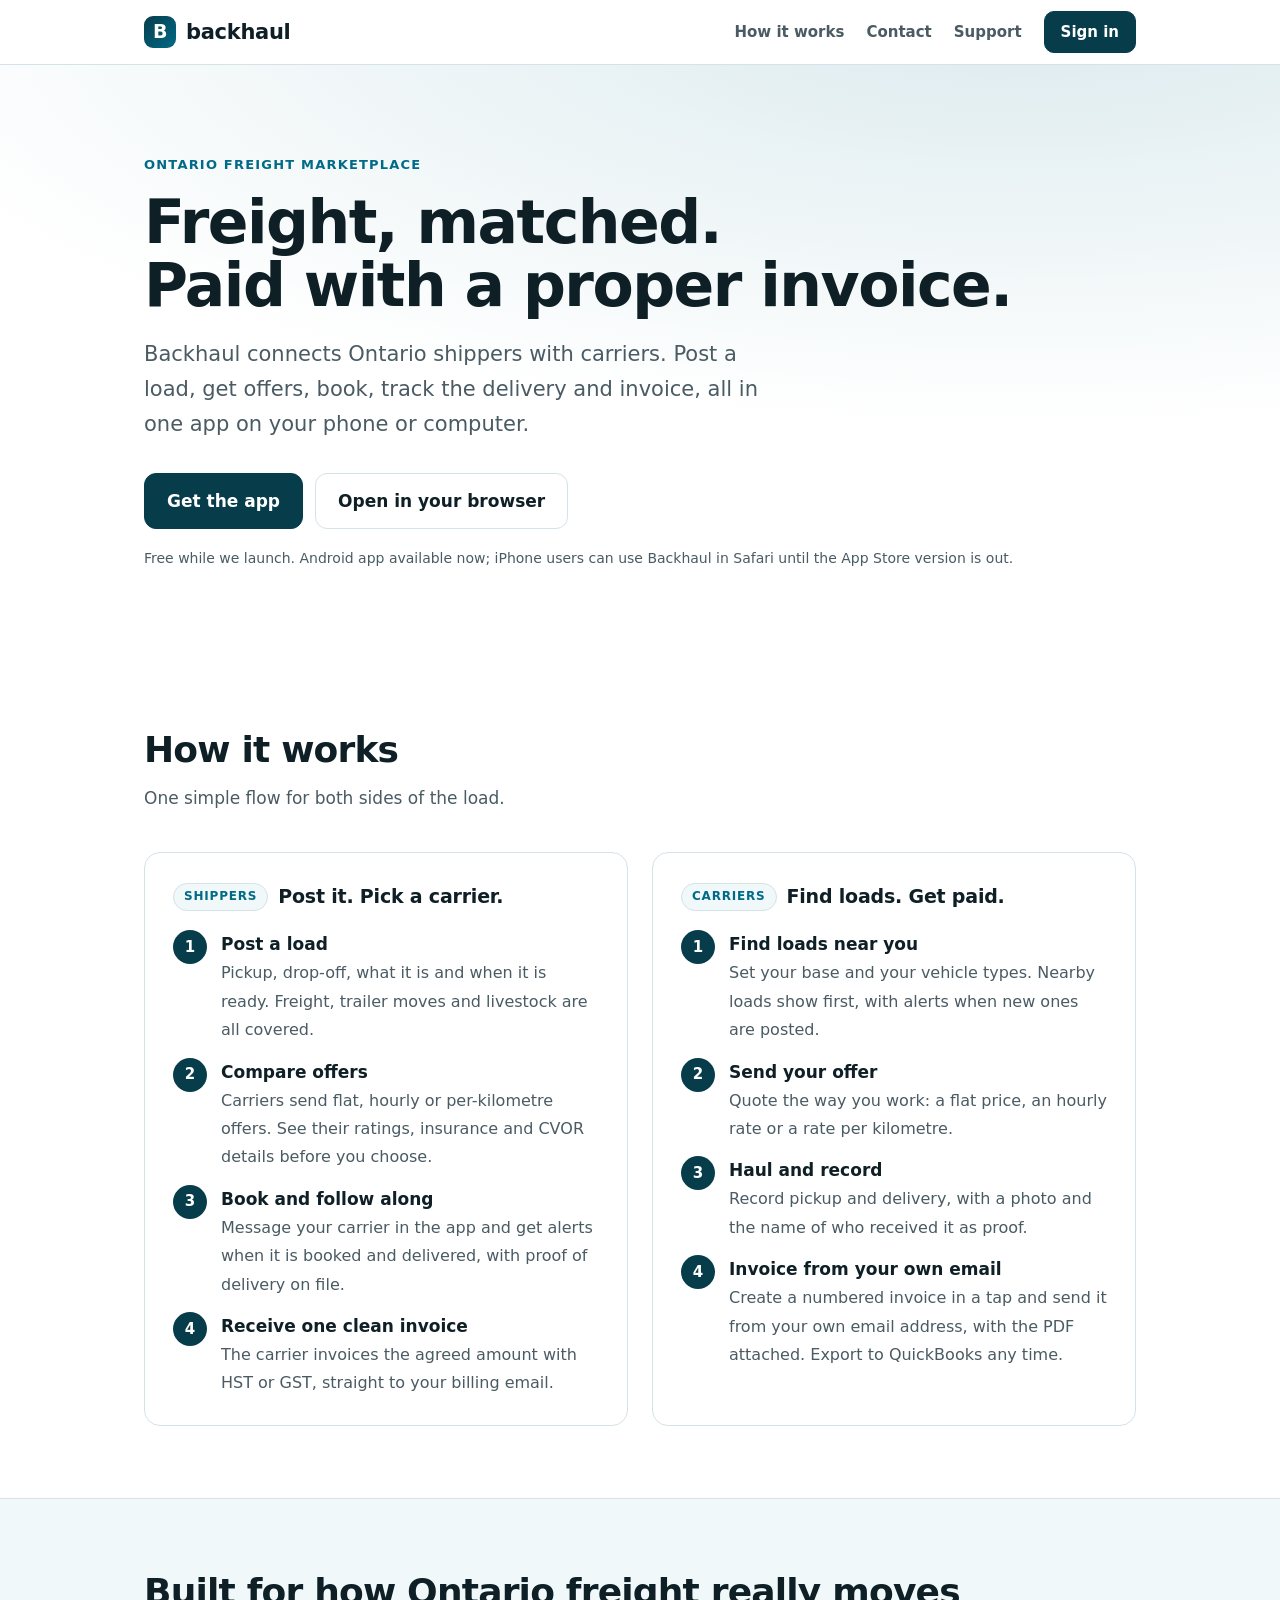
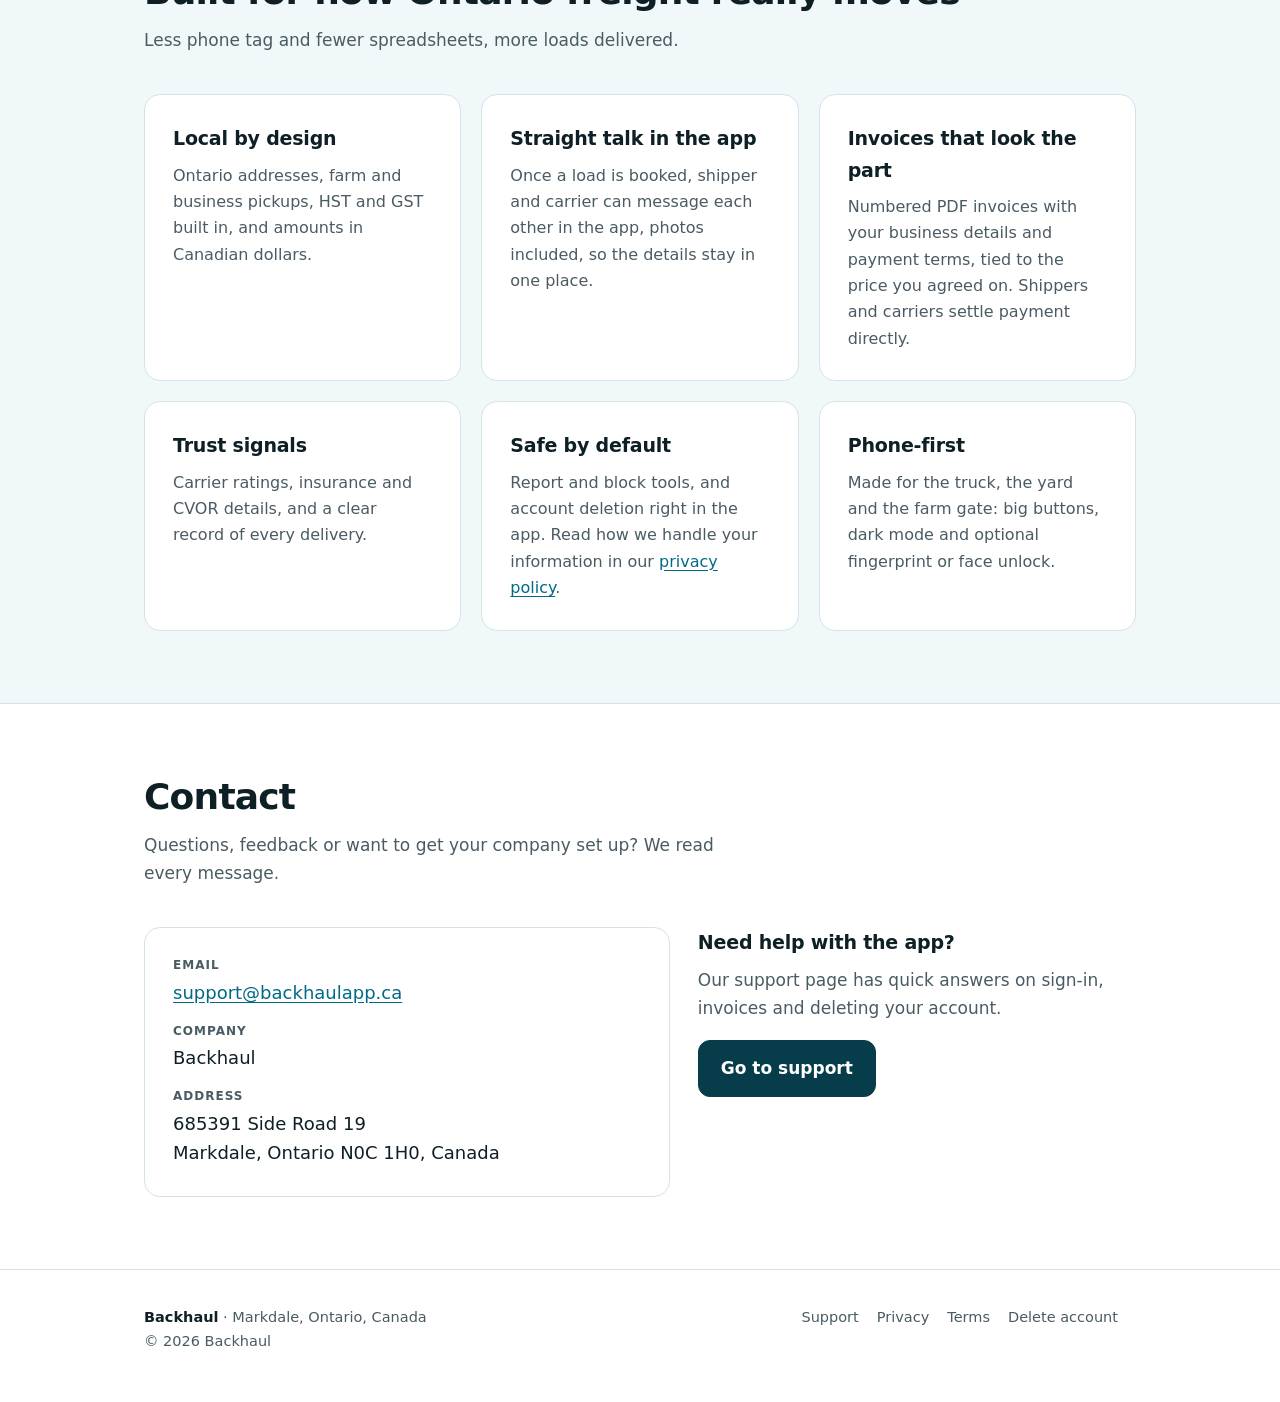
==== commit 6e3f075f: "Draft: name the operator as Backhaul instead of Northgrey Enterprises Inc. (not published) Co-Author" ====
--- a/index.html
+++ b/index.html
@@ -84,7 +84,7 @@
     <div class="card">
       <dl class="facts">
         <div><dt>Email</dt><dd><a href="mailto:support@backhaulapp.ca">support@backhaulapp.ca</a></dd></div>
-        <div><dt>Company</dt><dd>Northgrey Enterprises Inc.</dd></div>
+        <div><dt>Company</dt><dd>Backhaul</dd></div>
         <div><dt>Address</dt><dd>685391 Side Road 19<br>Markdale, Ontario N0C 1H0, Canada</dd></div>
       </dl>
     </div>
@@ -99,8 +99,8 @@
 
 <footer class="site"><div class="wrap">
   <div>
-    <strong style="color:var(--ink)">Backhaul</strong> by Northgrey Enterprises Inc.<br>
-    Markdale, Ontario, Canada<br>© 2026 Northgrey Enterprises Inc.
+    <strong style="color:var(--ink)">Backhaul</strong> · 
+    Markdale, Ontario, Canada<br>© 2026 Backhaul
   </div>
   <div>
     <a href="/support/">Support</a><a href="/privacy-policy.html">Privacy</a><a href="/terms.html">Terms</a><a href="/delete-account.html">Delete account</a>
